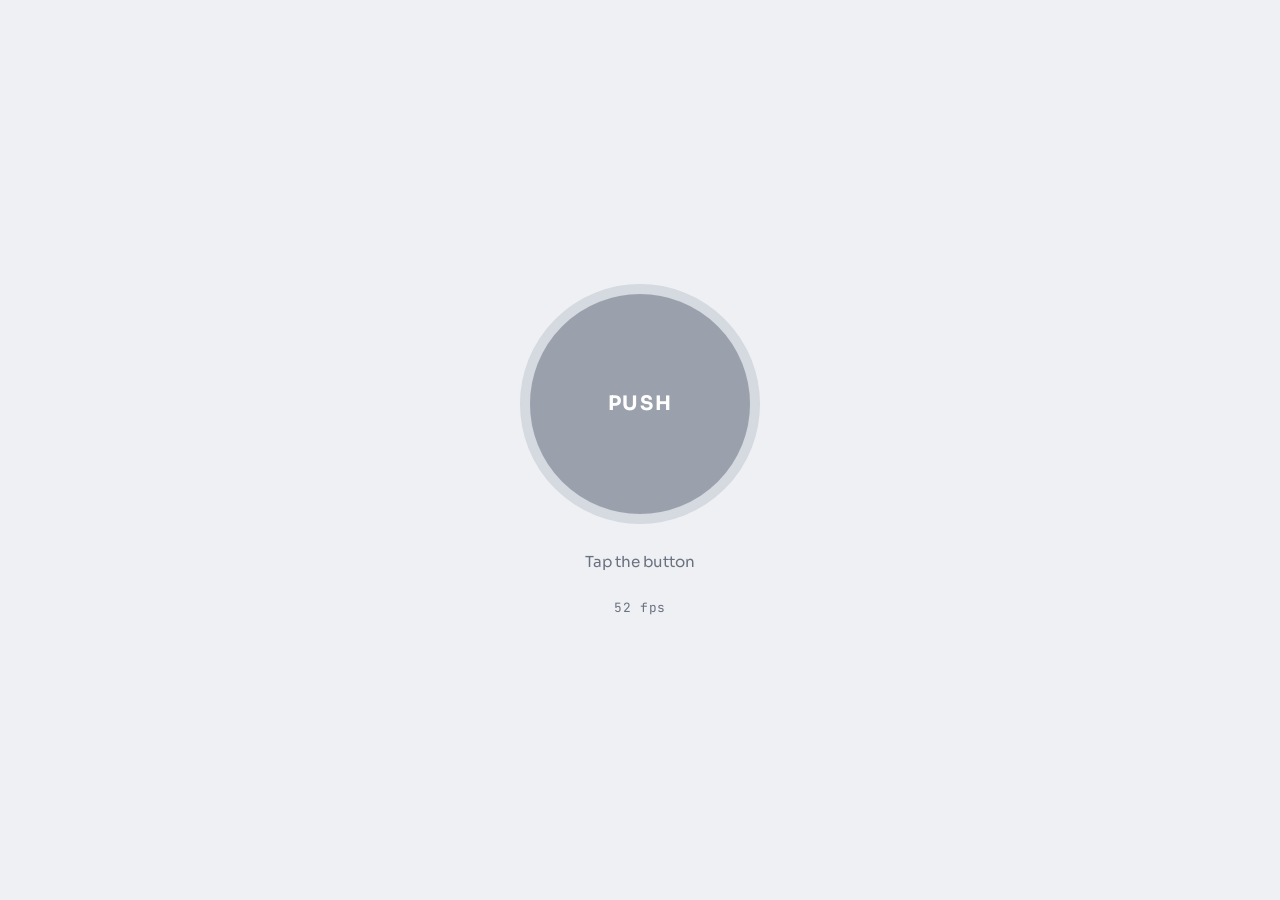
==== index.html @ 1264aece "Add green/red toggle button app Co-Authored-By: Claude Opus 5.5 <noreply@anthropic.com> Claude-Sessi" ====
<!doctype html>
<html lang="en">
<head>
<meta charset="utf-8">
<meta name="viewport" content="width=device-width, initial-scale=1, viewport-fit=cover">
<style>body{margin:0}</style>
<title>Green Red Toggle</title>
<link rel="preconnect" href="https://fonts.googleapis.com">
<link rel="stylesheet" href="https://fonts.googleapis.com/css2?family=Sora:wght@500;700&family=JetBrains+Mono:wght@400;500&display=swap">
<style>
  /* Layout: one centered control on a quiet field, live frame readout pinned underneath */
  :root {
    --bg: #eef0f3;
    --fg: #1b1f27;
    --muted: #6a7180;
    --ring: #d5d9e0;
    --idle: #9aa1ad;
    --display: "Sora", system-ui, sans-serif;
    --mono: "JetBrains Mono", ui-monospace, monospace;
  }
  @media (prefers-color-scheme: dark) {
    :root:not([data-theme="light"]) {
      --bg: #12151b; --fg: #e8ebf0; --muted: #8b93a2; --ring: #262b35; --idle: #5b6270;
      color-scheme: dark;
    }
  }
  :root[data-theme="dark"] {
    --bg: #12151b; --fg: #e8ebf0; --muted: #8b93a2; --ring: #262b35; --idle: #5b6270;
    color-scheme: dark;
  }
  html, body { height: 100%; }
  body {
    background: var(--bg);
    color: var(--fg);
    font-family: var(--display);
    display: grid;
    place-items: center;
    padding-block: 24px;
    padding-left: max(16px, env(safe-area-inset-left, 0px));
    padding-right: max(16px, env(safe-area-inset-right, 0px));
    box-sizing: border-box;
    -webkit-tap-highlight-color: transparent;
  }
  main { display: grid; justify-items: center; gap: 28px; }
  #toggle {
    width: min(64vw, 240px);
    aspect-ratio: 1;
    max-width: 100%;
    border-radius: 50%;
    border: 10px solid var(--ring);
    background: var(--idle);
    color: #fff;
    font: 700 1.25rem/1 var(--display);
    letter-spacing: 0.08em;
    text-transform: uppercase;
    cursor: pointer;
    will-change: background-color, transform, box-shadow;
    touch-action: manipulation;
  }
  #toggle:focus-visible { outline: 3px solid var(--fg); outline-offset: 6px; }
  .label { font-size: 0.95rem; color: var(--muted); }
  .fps {
    font: 400 0.8rem var(--mono);
    color: var(--muted);
    font-variant-numeric: tabular-nums;
    letter-spacing: 0.04em;
  }
</style>
</head>
<body>
<main>
  <button id="toggle" type="button" aria-pressed="false">Push</button>
  <div class="label" id="label">Tap the button</div>
  <div class="fps" id="fps">— fps</div>
</main>

<script>
  const btn = document.getElementById('toggle');
  const label = document.getElementById('label');
  const fpsEl = document.getElementById('fps');
  const reduce = matchMedia('(prefers-reduced-motion: reduce)').matches;

  const GREEN = [34, 197, 94];
  const RED = [239, 68, 68];
  const idleColor = () => {
    const c = getComputedStyle(btn).backgroundColor.match(/\d+/g).map(Number);
    return c.slice(0, 3);
  };

  // Animation state, all advanced with real elapsed time so it looks the same at 60, 120 or 240 Hz
  let color = idleColor();
  let target = color.slice();
  let scale = 1, scaleVel = 0;
  let isGreen = null;
  let last = performance.now();
  let frames = 0, fpsTimer = 0;

  btn.addEventListener('click', () => {
    isGreen = isGreen === null ? true : !isGreen;
    target = isGreen ? GREEN : RED;
    btn.textContent = isGreen ? 'On' : 'Off';
    label.textContent = isGreen ? 'Green' : 'Red';
    btn.setAttribute('aria-pressed', String(isGreen));
    if (!reduce) scaleVel -= 4.5; // quick squash, spring brings it back
    if (reduce) color = target.slice();
  });

  function frame(now) {
    const dt = Math.min((now - last) / 1000, 0.05);
    last = now;

    // Exponential color easing: frame-rate independent
    const k = 1 - Math.exp(-dt * 10);
    for (let i = 0; i < 3; i++) color[i] += (target[i] - color[i]) * k;

    // Damped spring for the press bounce
    const stiffness = 320, damping = 18;
    scaleVel += (-(scale - 1) * stiffness - scaleVel * damping) * dt;
    scale += scaleVel * dt;

    const [r, g, b] = color.map(Math.round);
    btn.style.backgroundColor = `rgb(${r},${g},${b})`;
    btn.style.transform = `scale(${scale.toFixed(4)})`;
    btn.style.boxShadow = isGreen === null ? 'none' : `0 12px 48px rgba(${r},${g},${b},0.45)`;

    frames++; fpsTimer += dt;
    if (fpsTimer >= 0.5) {
      fpsEl.textContent = `${Math.round(frames / fpsTimer)} fps`;
      frames = 0; fpsTimer = 0;
    }
    requestAnimationFrame(frame);
  }
  requestAnimationFrame(frame);
</script>
</body>
</html>
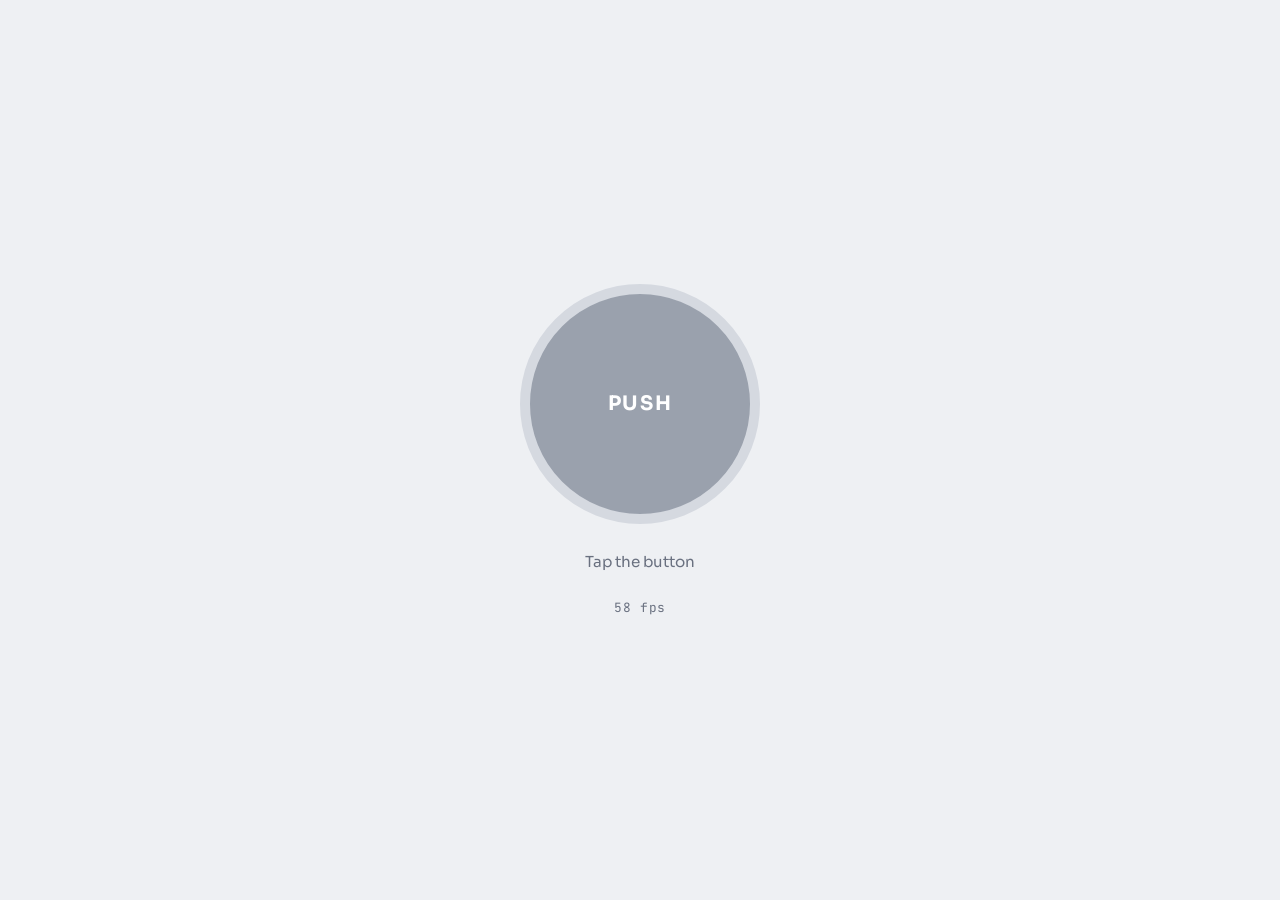
==== commit 47d847fa: "Lock the page so it can't scroll or bounce Co-Authored-By: Claude Opus 5.5 <noreply@anthropic.com> C" ====
--- a/index.html
+++ b/index.html
@@ -28,7 +28,7 @@
     --bg: #12151b; --fg: #e8ebf0; --muted: #8b93a2; --ring: #262b35; --idle: #5b6270;
     color-scheme: dark;
   }
-  html, body { height: 100%; }
+  html, body { height: 100%; overflow: hidden; overscroll-behavior: none; }
   body {
     background: var(--bg);
     color: var(--fg);
@@ -40,6 +40,11 @@
     padding-right: max(16px, env(safe-area-inset-right, 0px));
     box-sizing: border-box;
     -webkit-tap-highlight-color: transparent;
+    position: fixed;
+    inset: 0;
+    touch-action: none;
+    user-select: none;
+    -webkit-user-select: none;
   }
   main { display: grid; justify-items: center; gap: 28px; }
   #toggle {
@@ -78,6 +83,10 @@
   const btn = document.getElementById('toggle');
   const label = document.getElementById('label');
   const fpsEl = document.getElementById('fps');
+  // Block all page scrolling and the rubber-band bounce
+  document.addEventListener('touchmove', e => e.preventDefault(), { passive: false });
+  document.addEventListener('wheel', e => e.preventDefault(), { passive: false });
+
   const reduce = matchMedia('(prefers-reduced-motion: reduce)').matches;
 
   const GREEN = [34, 197, 94];
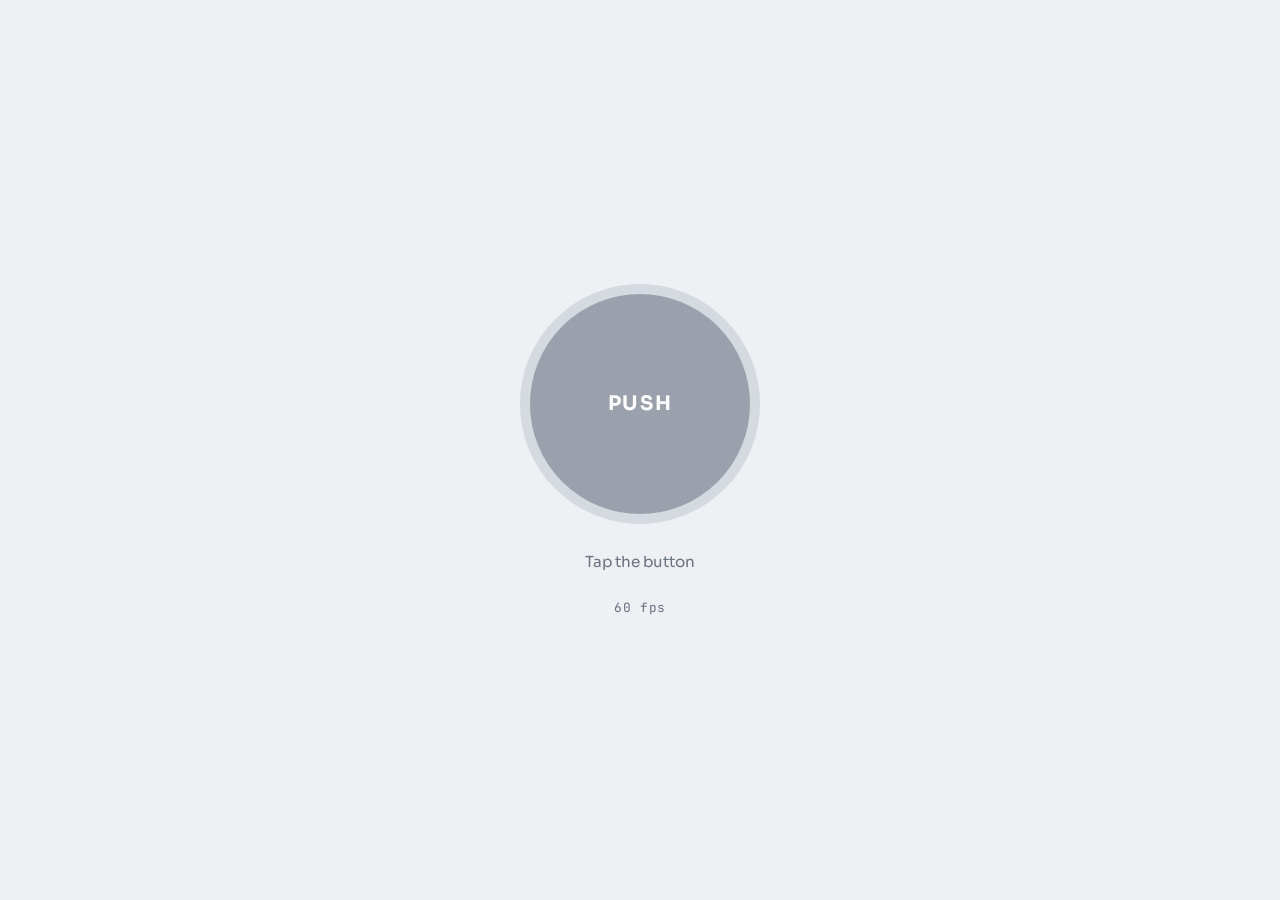
==== commit 4fea0cfd: "Stop iPhone rubber-band bounce by cancelling touches at the start Co-Authored-By: Claude Opus 5.5 <n" ====
--- a/index.html
+++ b/index.html
@@ -2,6 +2,9 @@
 <html lang="en">
 <head>
 <meta charset="utf-8">
+<meta name="apple-mobile-web-app-capable" content="yes">
+<meta name="mobile-web-app-capable" content="yes">
+<meta name="apple-mobile-web-app-title" content="Toggle">
 <meta name="viewport" content="width=device-width, initial-scale=1, viewport-fit=cover">
 <style>body{margin:0}</style>
 <title>Green Red Toggle</title>
@@ -29,6 +32,7 @@
     color-scheme: dark;
   }
   html, body { height: 100%; overflow: hidden; overscroll-behavior: none; }
+  html { position: fixed; inset: 0; }
   body {
     background: var(--bg);
     color: var(--fg);
@@ -84,7 +88,15 @@
   const label = document.getElementById('label');
   const fpsEl = document.getElementById('fps');
   // Block all page scrolling and the rubber-band bounce
-  document.addEventListener('touchmove', e => e.preventDefault(), { passive: false });
+  // On iPhone, cancelling every touch at the start means Safari never begins a scroll,
+  // so there is nothing to rubber-band. The button gets its tap from touchstart instead.
+  const stop = e => e.preventDefault();
+  document.addEventListener('touchstart', e => {
+    e.preventDefault();
+    if (e.target.closest('#toggle') && e.touches.length === 1) toggle();
+  }, { passive: false });
+  document.addEventListener('touchmove', stop, { passive: false });
+  document.addEventListener('gesturestart', stop, { passive: false });
   document.addEventListener('wheel', e => e.preventDefault(), { passive: false });
 
   const reduce = matchMedia('(prefers-reduced-motion: reduce)').matches;
@@ -104,7 +116,7 @@
   let last = performance.now();
   let frames = 0, fpsTimer = 0;
 
-  btn.addEventListener('click', () => {
+  function toggle() {
     isGreen = isGreen === null ? true : !isGreen;
     target = isGreen ? GREEN : RED;
     btn.textContent = isGreen ? 'On' : 'Off';
@@ -112,7 +124,8 @@
     btn.setAttribute('aria-pressed', String(isGreen));
     if (!reduce) scaleVel -= 4.5; // quick squash, spring brings it back
     if (reduce) color = target.slice();
-  });
+  }
+  btn.addEventListener('click', toggle); // mouse and keyboard
 
   function frame(now) {
     const dt = Math.min((now - last) / 1000, 0.05);
